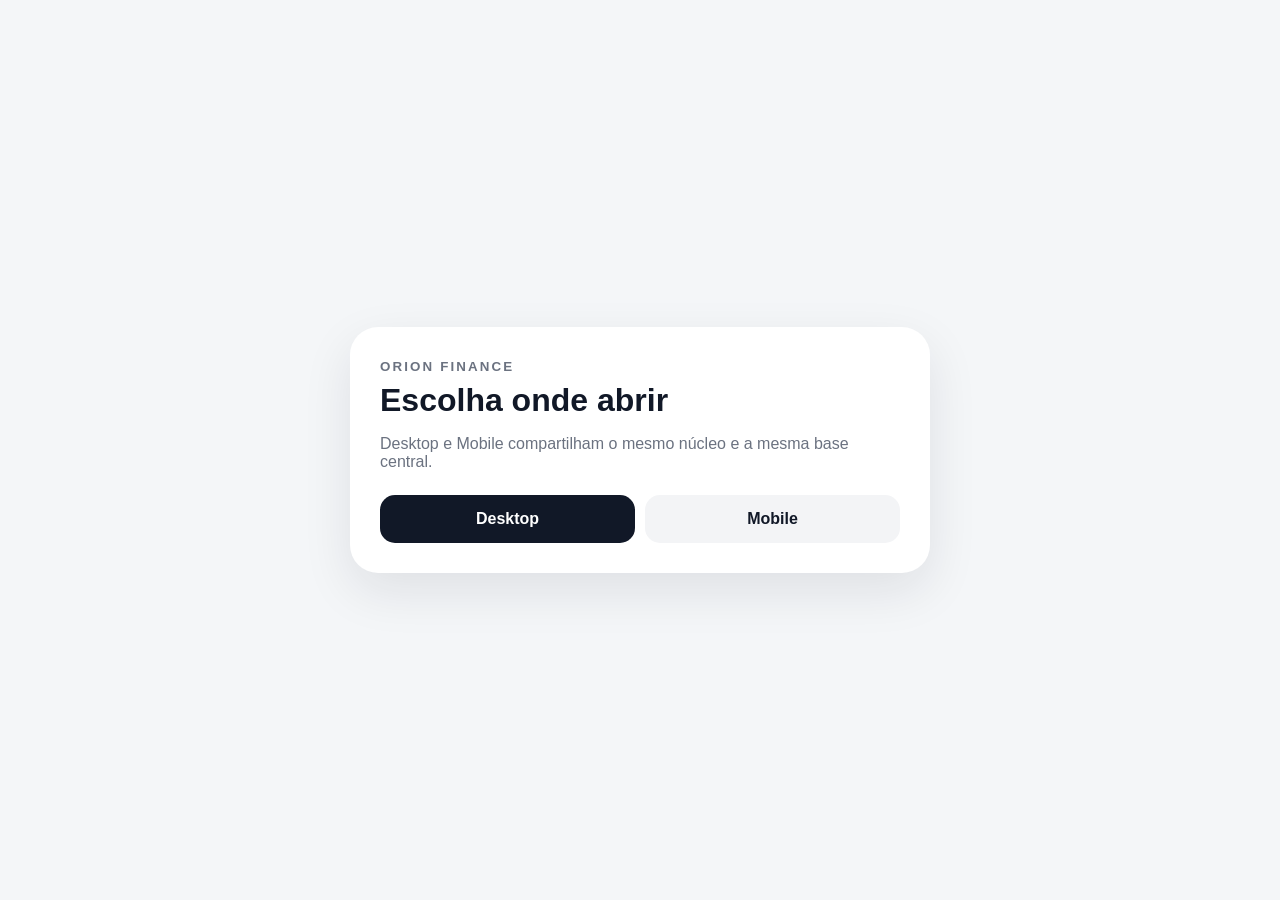
==== index.html @ 3e5f10ac "Add files via upload" ====
<!doctype html><html lang="pt-BR"><head><meta charset="utf-8"><meta name="viewport" content="width=device-width,initial-scale=1"><title>Orion Finance</title><style>body{font-family:-apple-system,BlinkMacSystemFont,"Segoe UI",sans-serif;background:#f4f6f8;color:#111827;margin:0;min-height:100vh;display:grid;place-items:center}main{width:min(520px,calc(100% - 32px));background:#fff;border-radius:28px;padding:30px;box-shadow:0 18px 50px #11182718}small{letter-spacing:.16em;font-weight:800;color:#6b7280}h1{margin:7px 0}p{color:#6b7280}nav{display:grid;grid-template-columns:1fr 1fr;gap:10px;margin-top:24px}a{text-decoration:none;text-align:center;padding:15px;border-radius:15px;font-weight:900;background:#f3f4f6;color:#111827}a:first-child{background:#111827;color:#fff}@media(max-width:500px){nav{grid-template-columns:1fr}}</style></head><body><main><small>ORION FINANCE</small><h1>Escolha onde abrir</h1><p>Desktop e Mobile compartilham o mesmo núcleo e a mesma base central.</p><nav><a href="./desktop/">Desktop</a><a href="./mobile/">Mobile</a></nav></main></body></html>
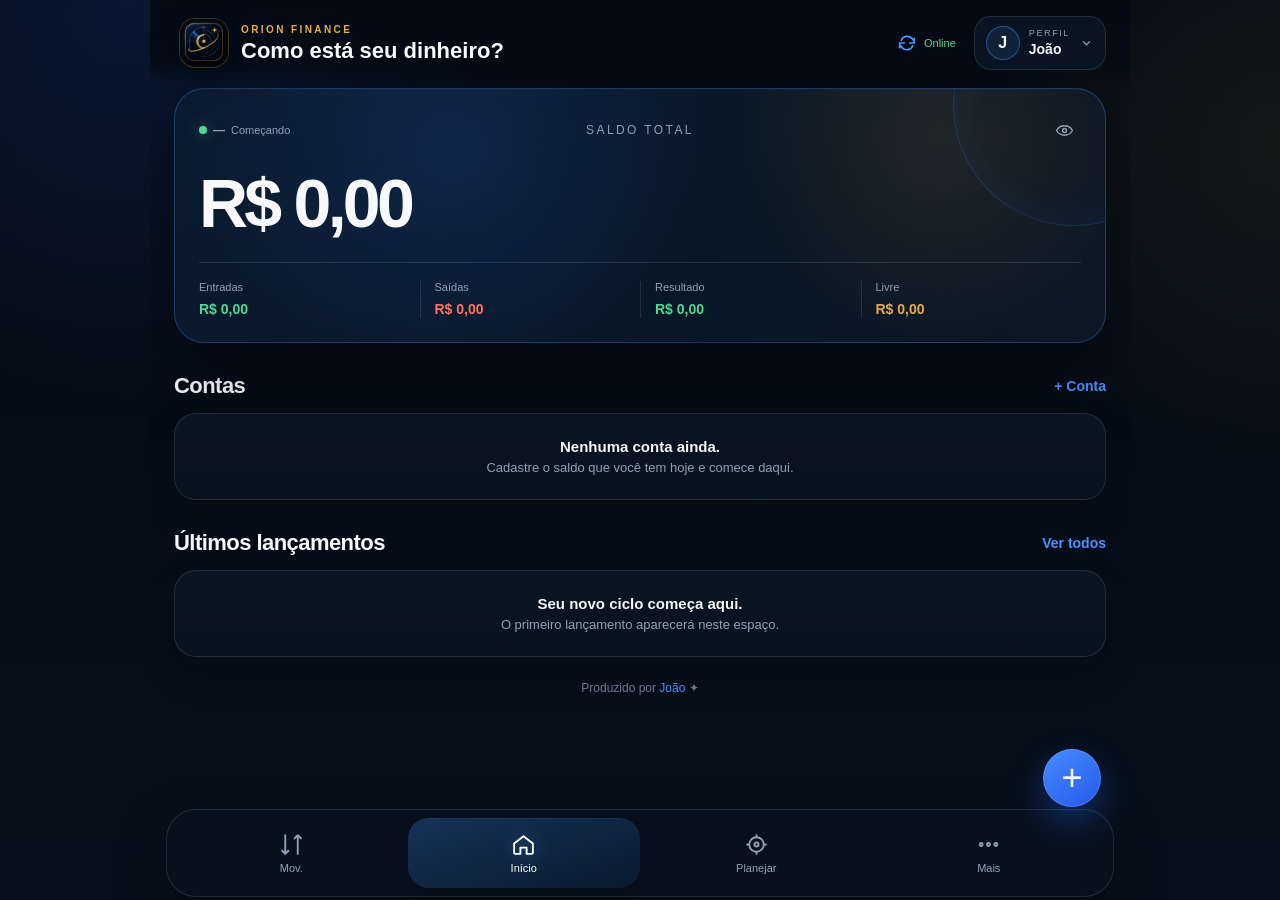
==== commit b261d353: "Add files via upload" ====
--- a/index.html
+++ b/index.html
@@ -1 +1 @@
-<!doctype html><html lang="pt-BR"><head><meta charset="utf-8"><meta name="viewport" content="width=device-width,initial-scale=1"><title>Orion Finance</title><style>body{font-family:-apple-system,BlinkMacSystemFont,"Segoe UI",sans-serif;background:#f4f6f8;color:#111827;margin:0;min-height:100vh;display:grid;place-items:center}main{width:min(520px,calc(100% - 32px));background:#fff;border-radius:28px;padding:30px;box-shadow:0 18px 50px #11182718}small{letter-spacing:.16em;font-weight:800;color:#6b7280}h1{margin:7px 0}p{color:#6b7280}nav{display:grid;grid-template-columns:1fr 1fr;gap:10px;margin-top:24px}a{text-decoration:none;text-align:center;padding:15px;border-radius:15px;font-weight:900;background:#f3f4f6;color:#111827}a:first-child{background:#111827;color:#fff}@media(max-width:500px){nav{grid-template-columns:1fr}}</style></head><body><main><small>ORION FINANCE</small><h1>Escolha onde abrir</h1><p>Desktop e Mobile compartilham o mesmo núcleo e a mesma base central.</p><nav><a href="./desktop/">Desktop</a><a href="./mobile/">Mobile</a></nav></main></body></html>+<!doctype html><html lang="pt-BR"><head><meta charset="utf-8"><meta name="viewport" content="width=device-width,initial-scale=1"><meta http-equiv="refresh" content="0; url=./mobile/"><title>Orion Finance</title></head><body><a href="./mobile/">Abrir Orion Finance</a></body></html>
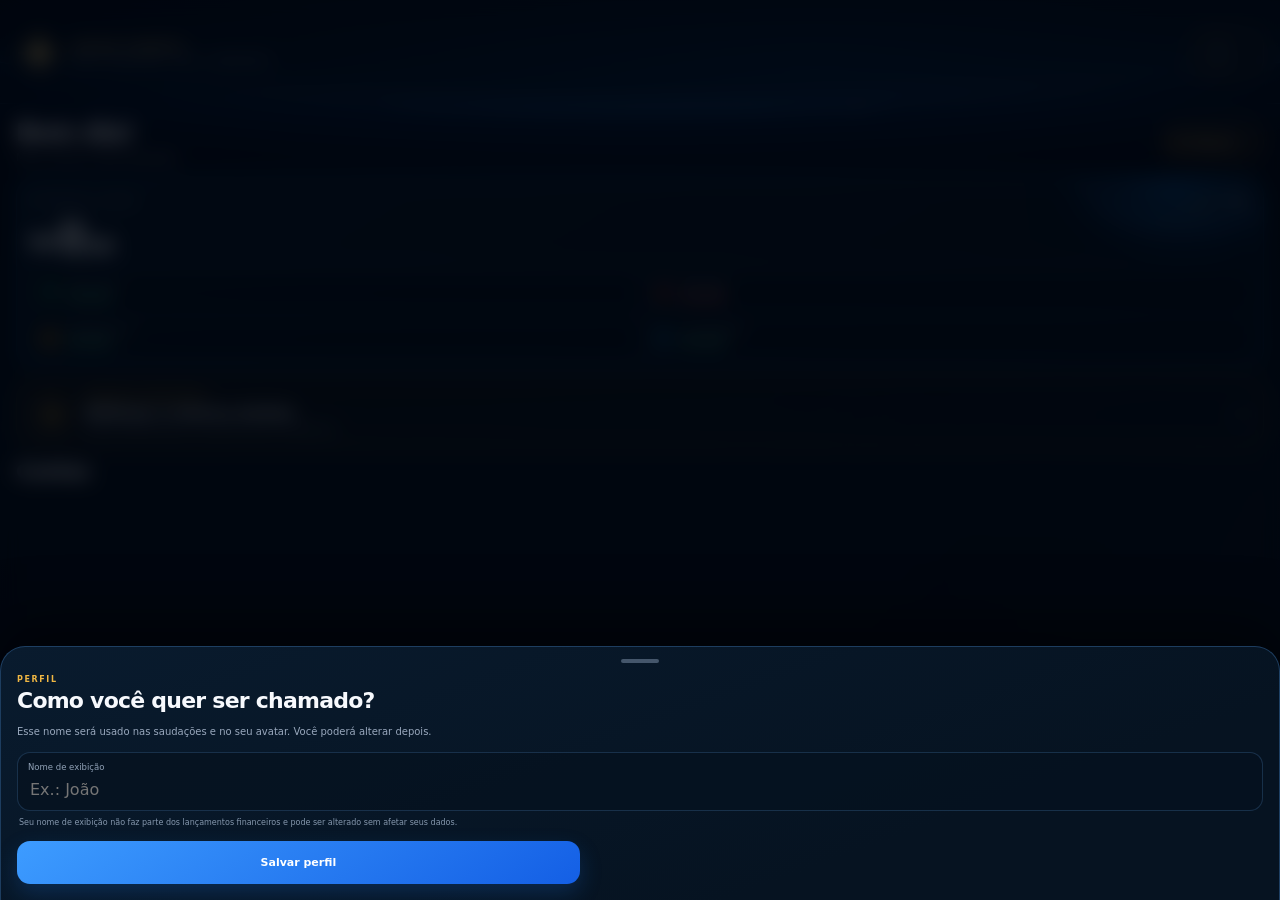
==== commit b8799b61: "Add files via upload" ====
--- a/index.html
+++ b/index.html
@@ -1 +1,20 @@
-<!doctype html><html lang="pt-BR"><head><meta charset="utf-8"><meta name="viewport" content="width=device-width,initial-scale=1"><meta http-equiv="refresh" content="0; url=./mobile/"><title>Orion Finance</title></head><body><a href="./mobile/">Abrir Orion Finance</a></body></html>
+<!doctype html>
+<html lang="pt-BR">
+<head>
+<meta charset="utf-8">
+<meta name="viewport" content="width=device-width,initial-scale=1,viewport-fit=cover">
+<meta name="theme-color" content="#050b14">
+<meta name="apple-mobile-web-app-capable" content="yes">
+<meta name="apple-mobile-web-app-status-bar-style" content="black-translucent">
+<meta name="apple-mobile-web-app-title" content="Orion">
+<link rel="manifest" href="./manifest.webmanifest?v=0203">
+<link rel="apple-touch-icon" href="./assets/apple-touch-icon-v040.png">
+<title>Orion Finance</title>
+<script>
+  location.replace('./mobile/');
+</script>
+</head>
+<body style="margin:0;background:#050b14;color:#eef4ff;font-family:-apple-system,BlinkMacSystemFont,Segoe UI,sans-serif">
+  <main style="min-height:100vh;display:grid;place-items:center"><a href="./mobile/" style="color:#f2c35a">Abrir Orion Finance</a></main>
+</body>
+</html>
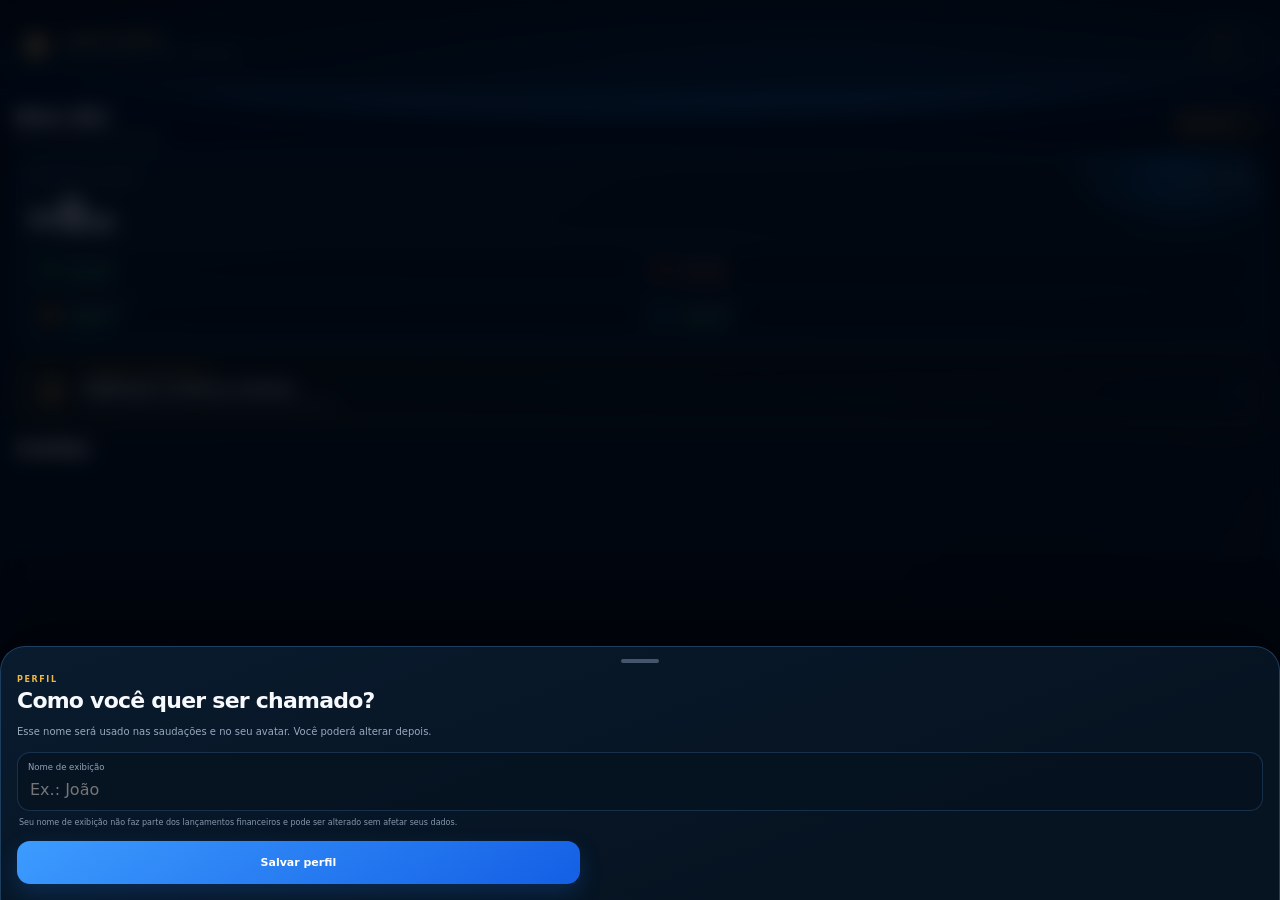
==== commit d9a45bf3: "Add files via upload" ====
--- a/index.html
+++ b/index.html
@@ -7,7 +7,7 @@
 <meta name="apple-mobile-web-app-capable" content="yes">
 <meta name="apple-mobile-web-app-status-bar-style" content="black-translucent">
 <meta name="apple-mobile-web-app-title" content="Orion">
-<link rel="manifest" href="./manifest.webmanifest?v=0203">
+<link rel="manifest" href="./manifest.webmanifest?v=0205">
 <link rel="apple-touch-icon" href="./assets/apple-touch-icon-v040.png">
 <title>Orion Finance</title>
 <script>
